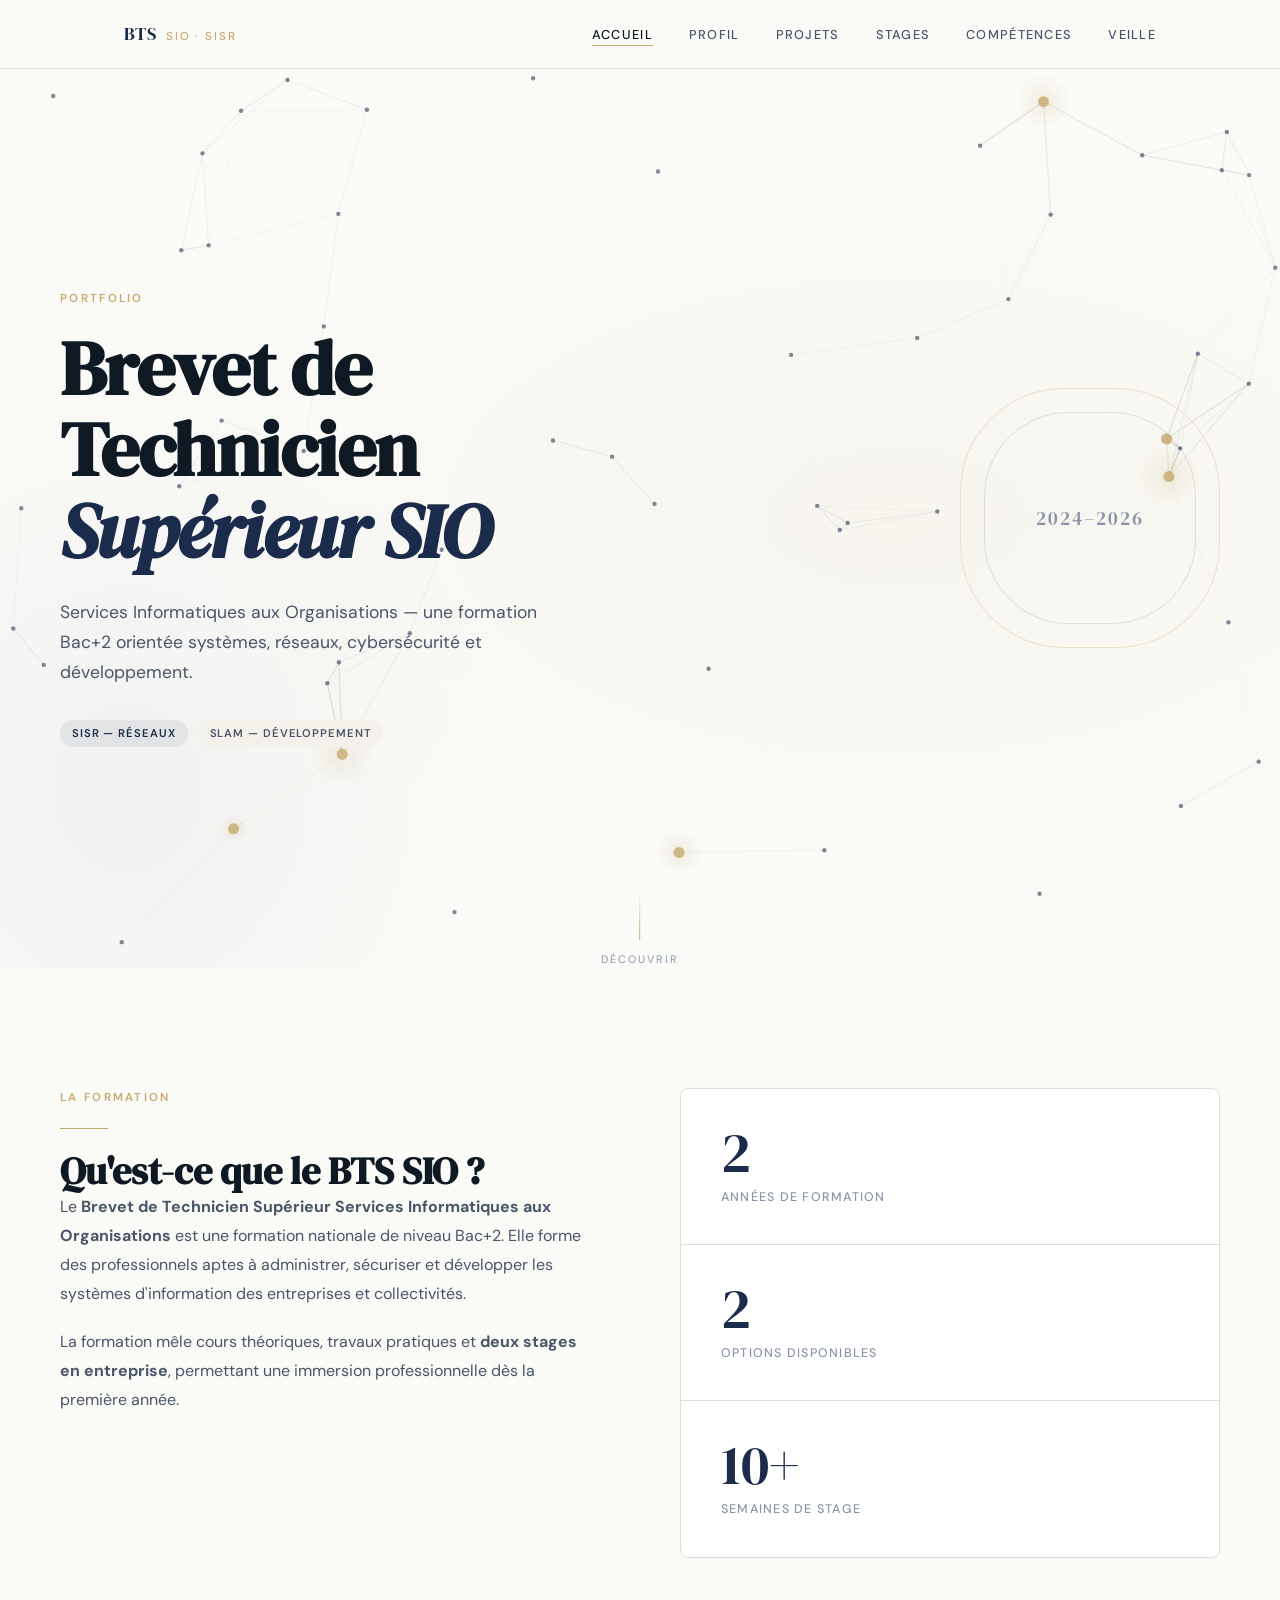
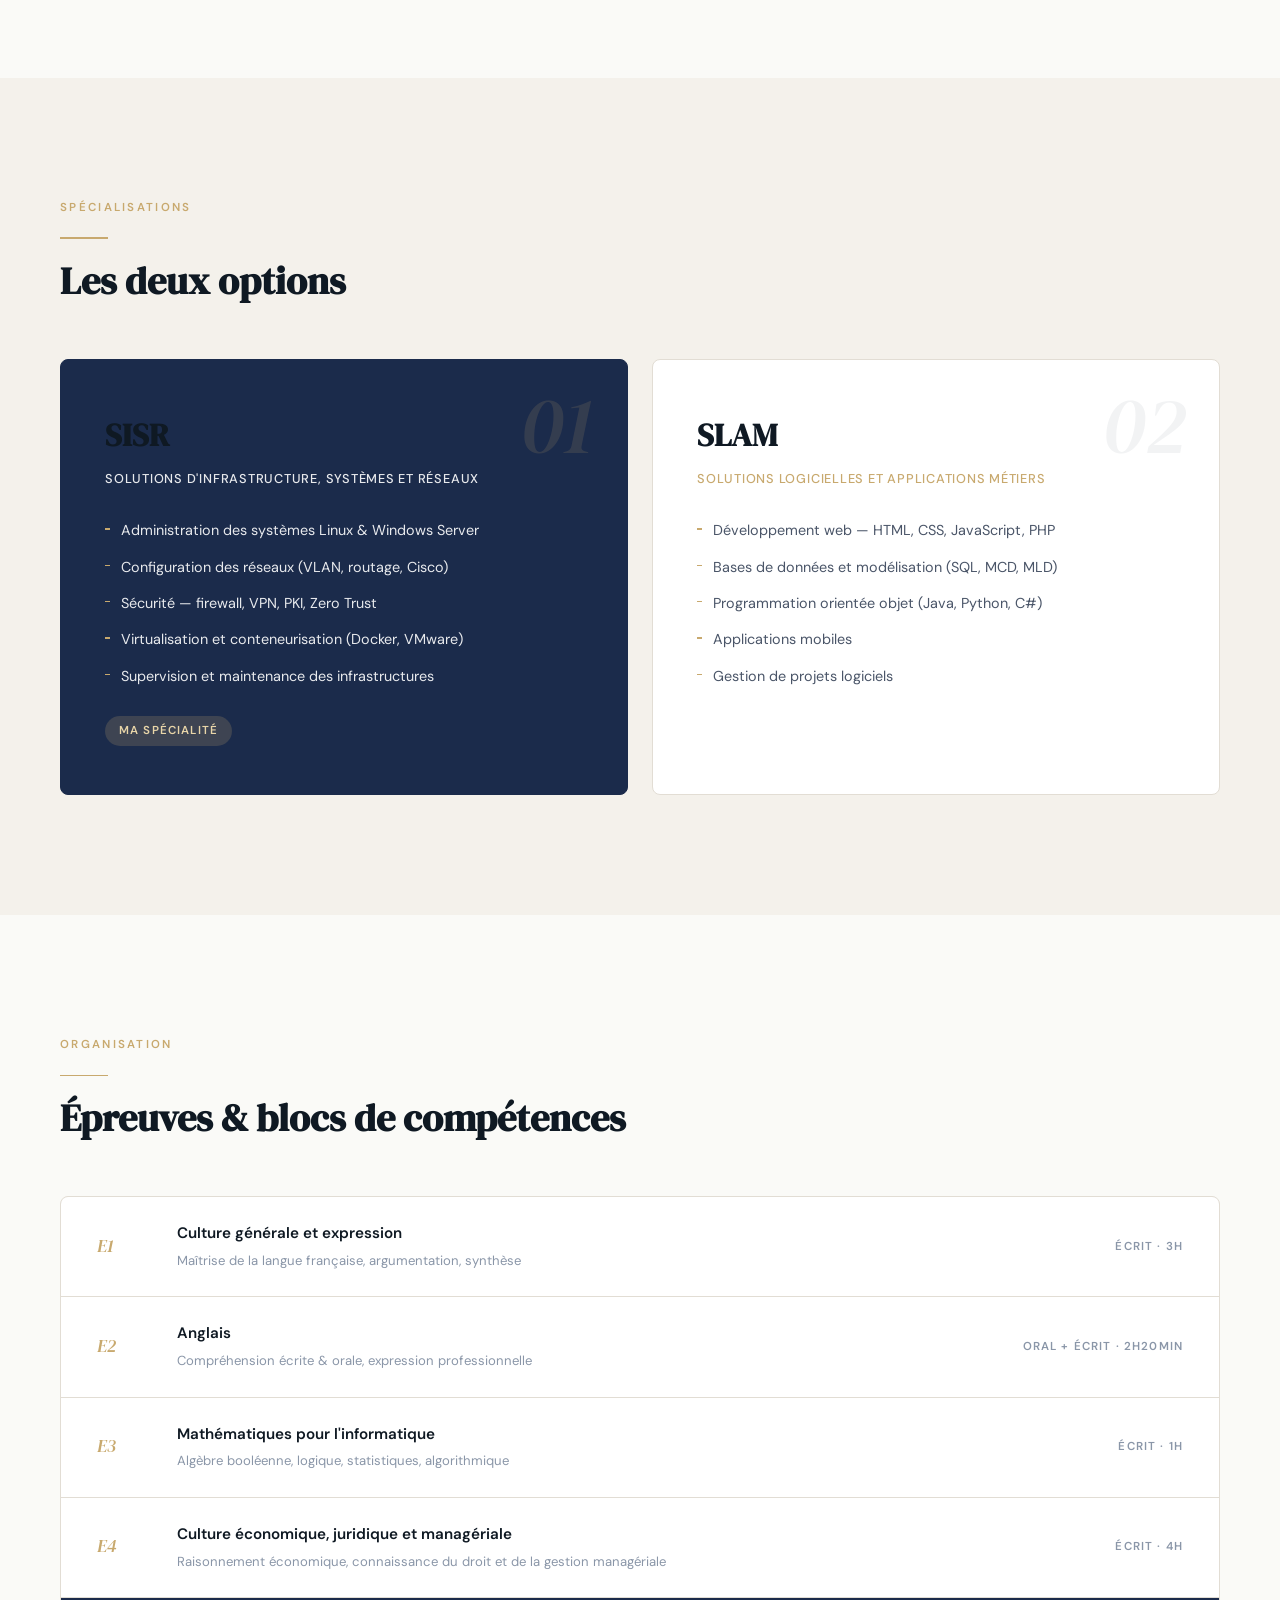
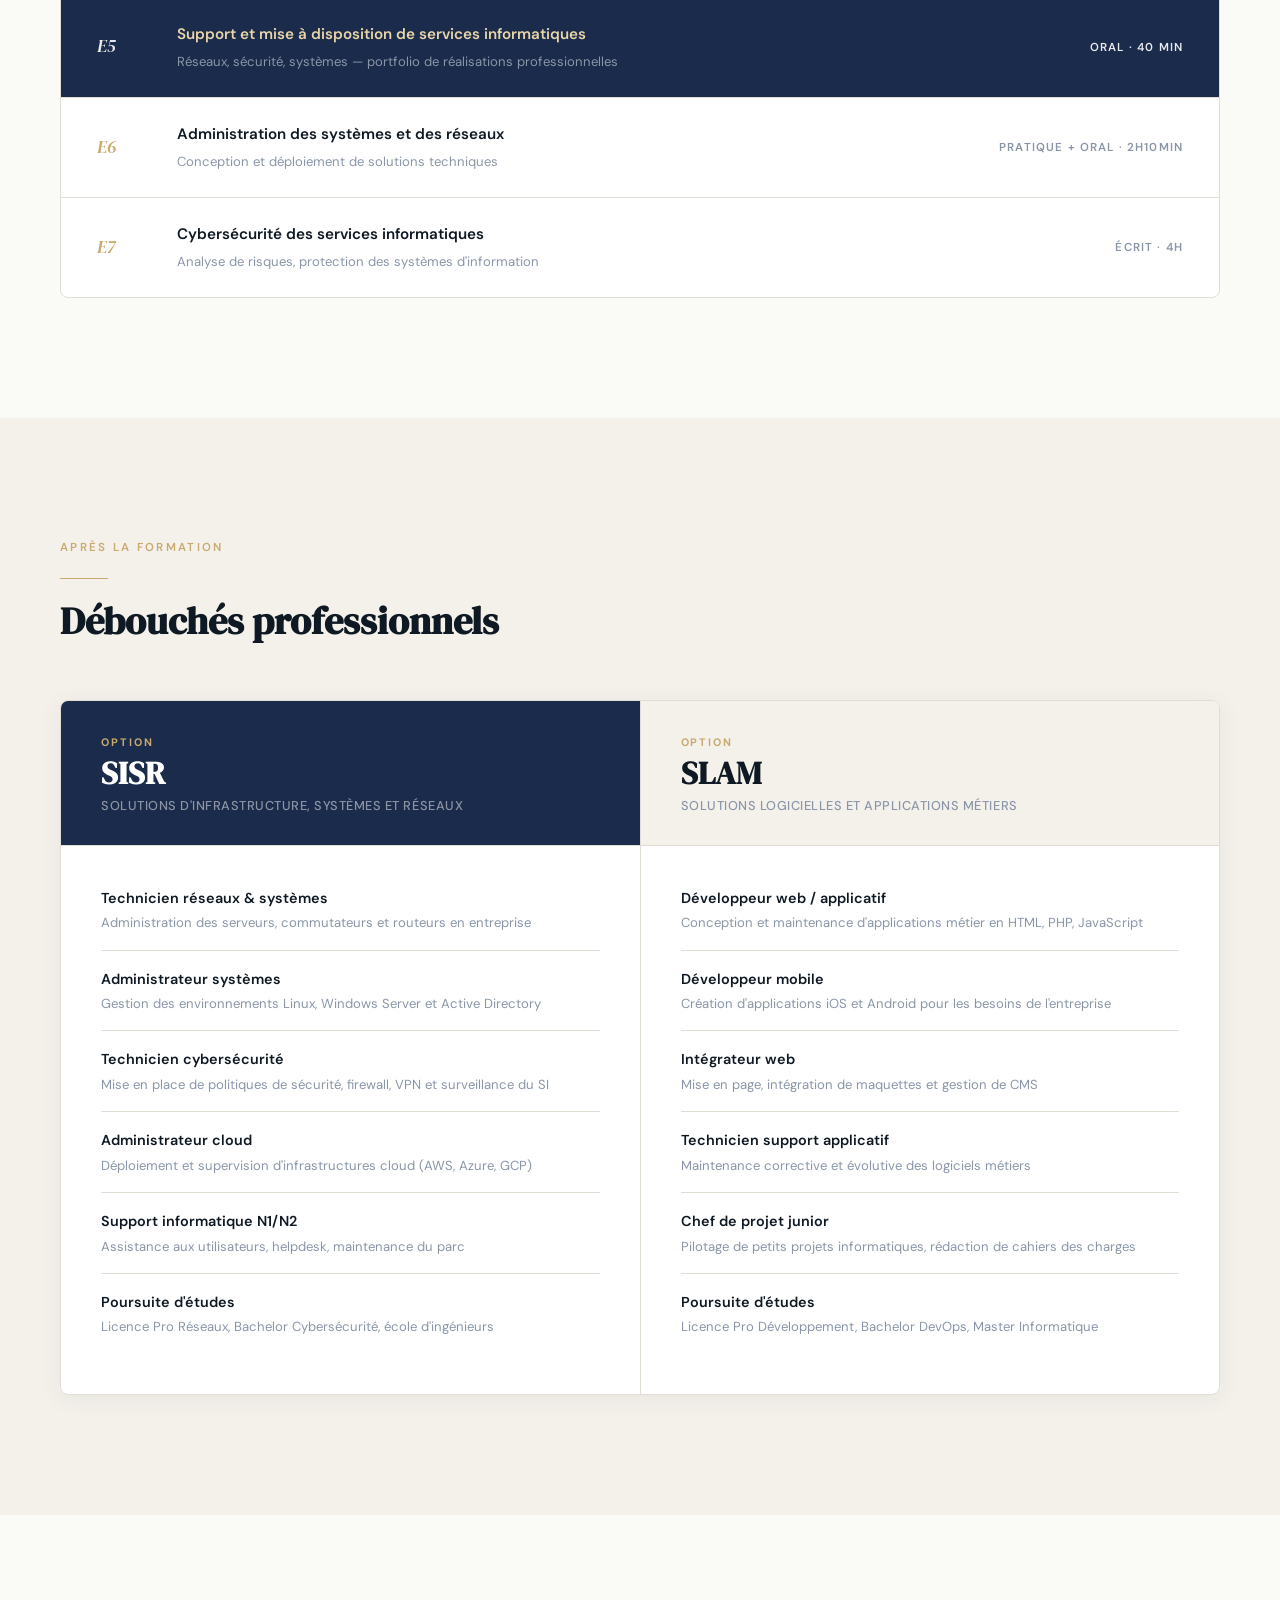
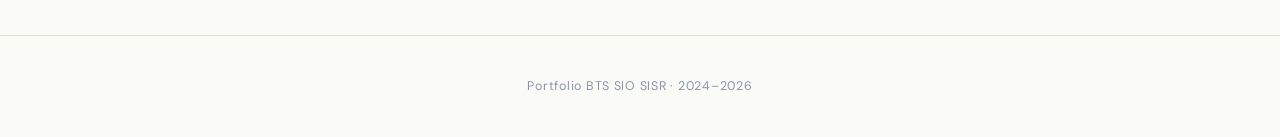
==== accueil/index.html @ 003529b2 "Mise à jour du site" ====
<!DOCTYPE html>
<html lang="fr">
<head>
  <meta charset="UTF-8">
  <meta name="viewport" content="width=device-width, initial-scale=1.0">
  <title>Accueil — Portfolio BTS SIO SISR</title>
  <link rel="stylesheet" href="../shared/global.css">
  <link rel="stylesheet" href="style.css">
</head>
<body class="page-wrap">

  <!-- Navigation -->
  <header class="site-header">
    <nav class="site-nav">
      <a class="nav-logo" href="../accueil/index.html">
        <span class="logo-mark">BTS</span>
        <span class="logo-text">SIO · SISR</span>
      </a>
      <button class="nav-burger" id="burger" aria-label="Menu"><span></span><span></span></button>
      <ul class="nav-links" id="navLinks">
        <li><a href="../accueil/index.html"     data-page="accueil">Accueil</a></li>
        <li><a href="../profil/index.html"      data-page="profil">Profil</a></li>
        <li><a href="../projets/index.html"     data-page="projets">Projets</a></li>
        <li><a href="../stages/index.html"      data-page="stages">Stages</a></li>
        <li><a href="../competences/index.html" data-page="competences">Compétences</a></li>
        <li><a href="../veille/index.html"      data-page="veille">Veille</a></li>
      </ul>
    </nav>
  </header>

  <!-- ══ HERO ══════════════════════════════════════════════ -->
  <section class="hero">
    <canvas id="hero-particles" data-particles aria-hidden="true"
            style="position:absolute;inset:0;width:100%;height:100%;pointer-events:none;z-index:0;"></canvas>
    <div class="container hero-inner" style="position:relative;z-index:1;">
      <div class="hero-content">
        <p class="eyebrow hero-eyebrow">Portfolio</p>
        <h1 class="display-title hero-title">
          Brevet de<br>Technicien<br><em>Supérieur SIO</em>
        </h1>
        <p class="hero-desc">
          Services Informatiques aux Organisations — une formation Bac+2
          orientée systèmes, réseaux, cybersécurité et développement.
        </p>
        <div class="hero-badges">
          <span class="tag tag-navy">SISR — Réseaux</span>
          <span class="tag tag-soft">SLAM — Développement</span>
        </div>
      </div>
      <div class="hero-deco" aria-hidden="true">
        <div class="deco-ring"></div>
        <div class="deco-ring deco-ring--2"></div>
        <span class="deco-label">2024–2026</span>
      </div>
    </div>
    <div class="hero-scroll-hint">
      <span></span>
      <p>Découvrir</p>
    </div>
  </section>

  <!-- ══ QU'EST-CE QUE LE BTS SIO ══════════════════════════ -->
  <section class="section-presentation">
    <div class="container">
      <div class="split-layout reveal">
        <div class="split-text">
          <p class="eyebrow">La formation</p>
          <span class="gold-rule"></span>
          <h2 class="section-heading">Qu'est-ce que le BTS&nbsp;SIO&nbsp;?</h2>
          <p class="body-text">
            Le <strong>Brevet de Technicien Supérieur Services Informatiques aux Organisations</strong>
            est une formation nationale de niveau Bac+2. Elle forme des professionnels aptes à
            administrer, sécuriser et développer les systèmes d'information des entreprises et
            collectivités.
          </p>
          <p class="body-text mt">
            La formation mêle cours théoriques, travaux pratiques et
            <strong>deux stages en entreprise</strong>, permettant une immersion professionnelle dès
            la première année.
          </p>
        </div>
        <div class="split-numbers">
          <div class="stat-item reveal reveal-delay-1">
            <span class="stat-num">2</span>
            <span class="stat-label">années de formation</span>
          </div>
          <div class="stat-item reveal reveal-delay-2">
            <span class="stat-num">2</span>
            <span class="stat-label">options disponibles</span>
          </div>
          <div class="stat-item reveal reveal-delay-3">
            <span class="stat-num">10+</span>
            <span class="stat-label">semaines de stage</span>
          </div>
        </div>
      </div>
    </div>
  </section>

  <!-- ══ LES DEUX OPTIONS ══════════════════════════════════ -->
  <section class="section-options">
    <div class="container">
      <div class="section-header reveal">
        <p class="eyebrow">Spécialisations</p>
        <span class="gold-rule"></span>
        <h2 class="section-heading">Les deux options</h2>
      </div>
      <div class="options-grid">
        <!-- SISR -->
        <div class="option-card option-card--featured reveal reveal-delay-1">
          <div class="option-num">01</div>
          <h3>SISR</h3>
          <p class="option-full">Solutions d'Infrastructure, Systèmes et Réseaux</p>
          <ul class="option-list">
            <li>Administration des systèmes Linux &amp; Windows Server</li>
            <li>Configuration des réseaux (VLAN, routage, Cisco)</li>
            <li>Sécurité — firewall, VPN, PKI, Zero Trust</li>
            <li>Virtualisation et conteneurisation (Docker, VMware)</li>
            <li>Supervision et maintenance des infrastructures</li>
          </ul>
          <div class="option-badge">Ma spécialité</div>
        </div>
        <!-- SLAM -->
        <div class="option-card reveal reveal-delay-2">
          <div class="option-num">02</div>
          <h3>SLAM</h3>
          <p class="option-full">Solutions Logicielles et Applications Métiers</p>
          <ul class="option-list">
            <li>Développement web — HTML, CSS, JavaScript, PHP</li>
            <li>Bases de données et modélisation (SQL, MCD, MLD)</li>
            <li>Programmation orientée objet (Java, Python, C#)</li>
            <li>Applications mobiles</li>
            <li>Gestion de projets logiciels</li>
          </ul>
        </div>
      </div>
    </div>
  </section>

  <!-- ══ PROGRAMME ═════════════════════════════════════════ -->
  <section class="section-programme">
    <div class="container">
      <div class="section-header reveal">
        <p class="eyebrow">Organisation</p>
        <span class="gold-rule"></span>
        <h2 class="section-heading">Épreuves &amp; blocs de compétences</h2>
      </div>
      <div class="epreuves-list">
        <div class="epreuve-item reveal reveal-delay-1">
          <span class="ep-code">E1</span>
          <div class="ep-body">
            <h4>Culture générale et expression</h4>
            <p>Maîtrise de la langue française, argumentation, synthèse</p>
          </div>
          <span class="ep-format">Écrit · 3h</span>
        </div>
        <div class="epreuve-item reveal reveal-delay-2">
          <span class="ep-code">E2</span>
          <div class="ep-body">
            <h4>Anglais</h4>
            <p>Compréhension écrite &amp; orale, expression professionnelle</p>
          </div>
          <span class="ep-format">Oral + Écrit · 2H20min</span>
        </div>
        <div class="epreuve-item reveal reveal-delay-3">
          <span class="ep-code">E3</span>
          <div class="ep-body">
            <h4>Mathématiques pour l'informatique</h4>
            <p>Algèbre booléenne, logique, statistiques, algorithmique</p>
          </div>
          <span class="ep-format">Écrit · 1H</span>
        </div>
        <div class="epreuve-item reveal reveal-delay-4">
          <span class="ep-code">E4</span>
          <div class="ep-body">
            <h4>Culture économique, juridique et managériale</h4>
            <p>Raisonnement économique, connaissance du droit et de la gestion managériale</p>
          </div>
          <span class="ep-format">Écrit · 4H </span>
        </div>
        <div class="epreuve-item epreuve-item--highlight reveal reveal-delay-5">
          <span class="ep-code">E5</span>
          <div class="ep-body">
            <h4>Support et mise à disposition de services informatiques</h4>
            <p>Réseaux, sécurité, systèmes — portfolio de réalisations professionnelles</p>
          </div>
          <span class="ep-format">Oral · 40 min</span>
        </div>
        <div class="epreuve-item reveal reveal-delay-6">
          <span class="ep-code">E6</span>
          <div class="ep-body">
            <h4>Administration des systèmes et des réseaux</h4>
            <p>Conception et déploiement de solutions techniques</p>
          </div>
          <span class="ep-format">Pratique + Oral · 2H10min</span>
        </div>
        <div class="epreuve-item reveal reveal-delay-7">
          <span class="ep-code">E7</span>
          <div class="ep-body">
            <h4>Cybersécurité des services informatiques</h4>
            <p>Analyse de risques, protection des systèmes d'information</p>
          </div>
          <span class="ep-format">Écrit · 4H</span>
        </div>
      </div>
    </div>
  </section>

  <!-- ══ DÉBOUCHÉS ═════════════════════════════════════════ -->
  <section class="section-debouches">
  <div class="container">
    <div class="section-header reveal">
      <p class="eyebrow">Après la formation</p>
      <span class="gold-rule"></span>
      <h2 class="section-heading">Débouchés professionnels</h2>
    </div>
    <div class="debouches-compare reveal reveal-delay-1">

      <!-- SISR -->
      <div class="dc-col dc-col--featured">
        <div class="dc-col-header">
          <span class="dc-option-label">Option</span>
          <h3>SISR</h3>
          <p>Solutions d'Infrastructure, Systèmes et Réseaux</p>
        </div>
        <ul class="dc-list">
          <li>
            <strong>Technicien réseaux &amp; systèmes</strong>
            <span>Administration des serveurs, commutateurs et routeurs en entreprise</span>
          </li>
          <li>
            <strong>Administrateur systèmes</strong>
            <span>Gestion des environnements Linux, Windows Server et Active Directory</span>
          </li>
          <li>
            <strong>Technicien cybersécurité</strong>
            <span>Mise en place de politiques de sécurité, firewall, VPN et surveillance du SI</span>
          </li>
          <li>
            <strong>Administrateur cloud</strong>
            <span>Déploiement et supervision d'infrastructures cloud (AWS, Azure, GCP)</span>
          </li>
          <li>
            <strong>Support informatique N1/N2</strong>
            <span>Assistance aux utilisateurs, helpdesk, maintenance du parc</span>
          </li>
          <li>
            <strong>Poursuite d'études</strong>
            <span>Licence Pro Réseaux, Bachelor Cybersécurité, école d'ingénieurs</span>
          </li>
        </ul>
      </div>

      <!-- Séparateur -->
      <div class="dc-sep" aria-hidden="true"></div>

      <!-- SLAM -->
      <div class="dc-col">
        <div class="dc-col-header">
          <span class="dc-option-label">Option</span>
          <h3>SLAM</h3>
          <p>Solutions Logicielles et Applications Métiers</p>
        </div>
        <ul class="dc-list">
          <li>
            <strong>Développeur web / applicatif</strong>
            <span>Conception et maintenance d'applications métier en HTML, PHP, JavaScript</span>
          </li>
          <li>
            <strong>Développeur mobile</strong>
            <span>Création d'applications iOS et Android pour les besoins de l'entreprise</span>
          </li>
          <li>
            <strong>Intégrateur web</strong>
            <span>Mise en page, intégration de maquettes et gestion de CMS</span>
          </li>
          <li>
            <strong>Technicien support applicatif</strong>
            <span>Maintenance corrective et évolutive des logiciels métiers</span>
          </li>
          <li>
            <strong>Chef de projet junior</strong>
            <span>Pilotage de petits projets informatiques, rédaction de cahiers des charges</span>
          </li>
          <li>
            <strong>Poursuite d'études</strong>
            <span>Licence Pro Développement, Bachelor DevOps, Master Informatique</span>
          </li>
        </ul>
      </div>

    </div>
  </div>
</section>

  <!-- Footer -->
  <footer class="site-footer">
    <div class="container">
      Portfolio BTS SIO SISR · 2024–2026
    </div>
  </footer>

  <script src="../shared/shared.js"></script>
  <script src="../shared/particles.js"></script>
</body>
</html>
---- shared/global.css ----
/* ================================================================
   PORTFOLIO BTS SIO SISR — Feuille de styles globale partagée
   Direction : Éditorial grand format · Papier & Lumière
   ================================================================ */

@import url('https://fonts.googleapis.com/css2?family=DM+Serif+Display:ital@0;1&family=DM+Sans:wght@300;400;500;600&family=DM+Mono:wght@400;500&display=swap');

/* ── Variables ─────────────────────────────────────────────── */
:root {
  --bg:          #FAFAF7;
  --bg-warm:     #F4F1EB;
  --bg-dark:     #1B2B4B;
  --ink:         #0F1923;
  --ink-mid:     #4A5568;
  --ink-soft:    #8A96A8;
  --gold:        #C8A96E;
  --gold-light:  #E8D5A8;
  --white:       #FFFFFF;
  --border:      #E2DDD4;

  --serif:       'DM Serif Display', Georgia, serif;
  --sans:        'DM Sans', system-ui, sans-serif;
  --mono:        'DM Mono', monospace;

  --max-w:       1160px;
  --col-gap:     48px;
  --section-gap: 120px;
  --radius:      3px;
  --radius-lg:   8px;

  --ease-out:    cubic-bezier(0.16, 1, 0.3, 1);
  --ease-in-out: cubic-bezier(0.45, 0, 0.55, 1);
}

/* ── Reset ─────────────────────────────────────────────────── */
*, *::before, *::after { box-sizing: border-box; margin: 0; padding: 0; }
html { font-size: 16px; scroll-behavior: smooth; -webkit-font-smoothing: antialiased; }
body {
  font-family: var(--sans);
  font-weight: 400;
  color: var(--ink);
  background: var(--bg);
  line-height: 1.7;
  overflow-x: hidden;
}
img { display: block; max-width: 100%; }
a { text-decoration: none; color: inherit; }
ul { list-style: none; }

/* ── Layout ────────────────────────────────────────────────── */
.container {
  width: min(var(--max-w), 100%);
  margin-inline: auto;
  padding-inline: clamp(24px, 5vw, 80px);
}

/* ── Navigation ────────────────────────────────────────────── */
.site-header {
  position: fixed; top: 0; left: 0; right: 0; z-index: 900;
  background: rgba(250, 250, 247, 0.92);
  backdrop-filter: blur(12px);
  border-bottom: 1px solid var(--border);
}

.site-nav {
  display: flex;
  align-items: center;
  justify-content: space-between;
  height: 68px;
  width: min(var(--max-w), 100%);
  margin-inline: auto;
  padding-inline: clamp(24px, 5vw, 80px);
}

.nav-logo {
  display: flex;
  align-items: baseline;
  gap: 10px;
  flex-shrink: 0;
}
.logo-mark {
  font-family: var(--serif);
  font-size: 1.15rem;
  color: var(--bg-dark);
  letter-spacing: .02em;
}
.logo-text {
  font-size: .72rem;
  font-weight: 500;
  letter-spacing: .16em;
  text-transform: uppercase;
  color: var(--gold);
}

.nav-links {
  display: flex;
  align-items: center;
  gap: 36px;
}
.nav-links a {
  font-size: .8rem;
  font-weight: 500;
  letter-spacing: .1em;
  text-transform: uppercase;
  color: var(--ink-mid);
  position: relative;
  padding-bottom: 3px;
  transition: color .2s;
}
.nav-links a::after {
  content: '';
  position: absolute;
  bottom: 0; left: 0;
  width: 0; height: 1.5px;
  background: var(--gold);
  transition: width .3s var(--ease-out);
}
.nav-links a:hover,
.nav-links a.active { color: var(--ink); }
.nav-links a:hover::after,
.nav-links a.active::after { width: 100%; }

.nav-burger {
  display: none;
  flex-direction: column; gap: 6px;
  background: none; border: none; cursor: pointer; padding: 4px;
}
.nav-burger span {
  display: block; width: 22px; height: 1.5px;
  background: var(--ink);
  transition: all .3s;
}
.nav-burger.open span:first-child { transform: translateY(7.5px) rotate(45deg); }
.nav-burger.open span:last-child  { transform: translateY(-7.5px) rotate(-45deg); }

/* ── Page offset pour la nav fixe ──────────────────────────── */
.page-wrap { padding-top: 68px; }

/* ── Titres typographiques ─────────────────────────────────── */
.display-title {
  font-family: var(--serif);
  font-size: clamp(3rem, 6vw, 6rem);
  line-height: 1.05;
  color: var(--ink);
  letter-spacing: -.02em;
}
.section-heading {
  font-family: var(--serif);
  font-size: clamp(1.8rem, 3vw, 2.8rem);
  line-height: 1.15;
  color: var(--ink);
}
.eyebrow {
  font-size: .72rem;
  font-weight: 600;
  letter-spacing: .2em;
  text-transform: uppercase;
  color: var(--gold);
}

/* ── Ligne dorée décorative ────────────────────────────────── */
.gold-rule {
  display: block;
  width: 48px; height: 1.5px;
  background: var(--gold);
  margin: 20px 0;
}

/* ── Cards ─────────────────────────────────────────────────── */
.card {
  background: var(--white);
  border: 1px solid var(--border);
  border-radius: var(--radius-lg);
  padding: 36px 40px;
  transition: box-shadow .3s var(--ease-out), transform .3s var(--ease-out);
}
.card:hover {
  box-shadow: 0 12px 48px rgba(27, 43, 75, .08);
  transform: translateY(-3px);
}

/* ── Boutons ────────────────────────────────────────────────── */
.btn {
  display: inline-flex; align-items: center; gap: 8px;
  padding: 12px 28px;
  font-family: var(--sans); font-size: .8rem;
  font-weight: 600; letter-spacing: .1em; text-transform: uppercase;
  border-radius: var(--radius);
  cursor: pointer; border: none;
  transition: all .25s var(--ease-out);
}
.btn-dark {
  background: var(--bg-dark); color: var(--white);
}
.btn-dark:hover { background: #243760; box-shadow: 0 8px 24px rgba(27,43,75,.25); }
.btn-outline {
  background: transparent;
  border: 1.5px solid var(--border);
  color: var(--ink-mid);
}
.btn-outline:hover { border-color: var(--bg-dark); color: var(--bg-dark); }

/* ── Tags / Badges ─────────────────────────────────────────── */
.tag {
  display: inline-block;
  padding: 4px 12px;
  font-size: .7rem; font-weight: 600;
  letter-spacing: .08em; text-transform: uppercase;
  border-radius: 20px;
}
.tag-navy  { background: rgba(27,43,75,.08);  color: var(--bg-dark); }
.tag-gold  { background: rgba(200,169,110,.15); color: #8B6D30; }
.tag-soft  { background: var(--bg-warm); color: var(--ink-mid); }

/* ── Dividers ───────────────────────────────────────────────── */
hr.section-rule {
  border: none;
  border-top: 1px solid var(--border);
  margin: var(--section-gap) 0;
}

/* ── Animations scroll (reveal) ────────────────────────────── */
.reveal {
  opacity: 0;
  transform: translateY(32px);
  transition: opacity .8s var(--ease-out), transform .8s var(--ease-out);
}
.reveal.visible {
  opacity: 1;
  transform: none;
}
.reveal-delay-1 { transition-delay: .1s; }
.reveal-delay-2 { transition-delay: .2s; }
.reveal-delay-3 { transition-delay: .3s; }
.reveal-delay-4 { transition-delay: .4s; }
.reveal-delay-5 { transition-delay: .5s; }

/* ── PDF Viewer ─────────────────────────────────────────────── */
.pdf-zone {
  border: 1.5px dashed var(--border);
  border-radius: var(--radius-lg);
  background: var(--bg-warm);
  padding: 60px 40px;
  text-align: center;
  cursor: pointer;
  transition: border-color .25s, background .25s;
}
.pdf-zone:hover { border-color: var(--gold); background: #F0EDE4; }
.pdf-zone p { color: var(--ink-soft); font-size: .9rem; margin-top: 12px; }
.pdf-zone label { cursor: pointer; }
.pdf-iframe { width: 100%; height: 680px; border: none; border-radius: var(--radius-lg); display: none; }

/* ── Footer minimal ─────────────────────────────────────────── */
.site-footer {
  margin-top: var(--section-gap);
  border-top: 1px solid var(--border);
  padding: 40px 0;
  text-align: center;
  font-size: .78rem;
  color: var(--ink-soft);
  letter-spacing: .06em;
}

/* ── Responsive ─────────────────────────────────────────────── */
@media (max-width: 840px) {
  :root { --section-gap: 72px; }

  .nav-links {
    display: none;
    position: absolute; top: 68px; left: 0; right: 0;
    flex-direction: column; gap: 0;
    background: var(--bg);
    border-bottom: 1px solid var(--border);
    padding: 16px 0;
  }
  .nav-links.open { display: flex; }
  .nav-links a { padding: 14px clamp(24px, 5vw, 80px); width: 100%; }
  .nav-links a::after { display: none; }
  .nav-burger { display: flex; }
}

/* ── Script global partagé ──────────────────────────────────── */
/* (voir shared.js) */
---- accueil/style.css ----
/* ── Accueil — style.css ────────────────────────────────── */

/* ── HERO ──────────────────────────────────────────────── */
.hero {
  min-height: 100vh;
  display: flex;
  flex-direction: column;
  justify-content: center;
  position: relative;
  overflow: hidden;
  background: var(--bg);
}

.hero::before {
  content: '';
  position: absolute;
  inset: 0;
  z-index: 0;
  background:
    radial-gradient(ellipse 80% 60% at 70% 50%, rgba(200,169,110,.07) 0%, transparent 70%),
    radial-gradient(ellipse 50% 80% at 10% 80%, rgba(27,43,75,.04) 0%, transparent 60%);
  pointer-events: none;
}

.hero-inner {
  display: grid;
  grid-template-columns: 1fr auto;
  align-items: center;
  gap: 80px;
  padding-top: 40px;
  padding-bottom: 40px;
}

.hero-eyebrow { margin-bottom: 20px; }

.hero-title {
  color: var(--ink);
  margin-bottom: 28px;
}
.hero-title em {
  font-style: italic;
  color: var(--bg-dark);
}

.hero-desc {
  font-size: 1.1rem;
  color: var(--ink-mid);
  line-height: 1.7;
  max-width: 480px;
  margin-bottom: 32px;
}

.hero-badges { display: flex; gap: 10px; flex-wrap: wrap; }

/* ── Déco hero ──────────────────────────────────────────── */
.hero-deco {
  position: relative;
  width: 260px; height: 260px;
  flex-shrink: 0;
}

.deco-ring {
  position: absolute; inset: 0;
  border: 1.5px solid rgba(200,169,110,.3);
  border-radius: 40%;
  animation: spin 24s linear infinite;
}
.deco-ring--2 {
  inset: 24px;
  border-color: rgba(27,43,75,.12);
  animation-direction: reverse;
  animation-duration: 18s;
}
@keyframes spin {
  to { transform: rotate(360deg); }
}

.deco-label {
  position: absolute; inset: 0;
  display: flex; align-items: center; justify-content: center;
  font-family: var(--serif);
  font-size: 1.2rem;
  color: var(--ink-soft);
  letter-spacing: .1em;
}

/* ── Scroll hint ────────────────────────────────────────── */
.hero-scroll-hint {
  position: absolute; bottom: 0px; left: 50%; transform: translateX(-50%);
  display: flex; flex-direction: column; align-items: center; gap: 10px;
}
.hero-scroll-hint span {
  display: block;
  width: 1px; height: 48px;
  background: linear-gradient(to bottom, transparent, var(--gold));
  animation: scrollPulse 2s ease-in-out infinite;
}
.hero-scroll-hint p {
  font-size: .68rem; letter-spacing: .18em; text-transform: uppercase;
  color: var(--ink-soft);
}
@keyframes scrollPulse {
  0%, 100% { opacity: .3; transform: scaleY(1); }
  50%       { opacity: 1;  transform: scaleY(1.1); }
}

/* ── Section présentation ───────────────────────────────── */
.section-presentation { padding: var(--section-gap) 0; }

.split-layout {
  display: grid;
  grid-template-columns: 1fr 1fr;
  gap: 80px;
  align-items: start;
}

.body-text { color: var(--ink-mid); line-height: 1.8; }
.body-text.mt { margin-top: 20px; }

.split-numbers {
  display: grid;
  grid-template-columns: 1fr;
  gap: 1px;
  background: var(--border);
  border: 1px solid var(--border);
  border-radius: var(--radius-lg);
  overflow: hidden;
}

.stat-item {
  background: var(--white);
  padding: 36px 40px;
  display: flex; flex-direction: column; gap: 6px;
}
.stat-num {
  font-family: var(--serif);
  font-size: 3.5rem;
  color: var(--bg-dark);
  line-height: 1;
}
.stat-label {
  font-size: .78rem;
  font-weight: 500;
  letter-spacing: .1em;
  text-transform: uppercase;
  color: var(--ink-soft);
}

/* ── Options ────────────────────────────────────────────── */
.section-options { padding: var(--section-gap) 0; background: var(--bg-warm); }

.section-header { margin-bottom: 56px; }

.options-grid {
  display: grid;
  grid-template-columns: 1fr 1fr;
  gap: 24px;
}

.option-card {
  background: var(--white);
  border: 1px solid var(--border);
  border-radius: var(--radius-lg);
  padding: 48px 44px;
  position: relative;
  overflow: hidden;
  transition: box-shadow .35s var(--ease-out), transform .35s var(--ease-out);
}
.option-card:hover {
  box-shadow: 0 16px 56px rgba(27,43,75,.1);
  transform: translateY(-4px);
}
.option-card--featured {
  background: var(--bg-dark);
  border-color: var(--bg-dark);
}
.option-card--featured h3,
.option-card--featured .option-full,
.option-card--featured .option-list li { color: rgba(255,255,255,.9); }
.option-card--featured .option-num { color: rgba(200,169,110,.4); }

.option-num {
  font-family: var(--serif);
  font-size: 5rem;
  color: rgba(27,43,75,.06);
  line-height: 1;
  position: absolute; top: 24px; right: 32px;
  font-style: italic;
}
.option-card--featured .option-num { color: rgba(200,169,110,.15); }

.option-card h3 {
  font-family: var(--serif);
  font-size: 2rem;
  color: var(--ink);
  margin-bottom: 6px;
}
.option-full {
  font-size: .8rem;
  font-weight: 500; letter-spacing: .06em;
  text-transform: uppercase;
  color: var(--gold);
  margin-bottom: 28px;
}
.option-list { display: flex; flex-direction: column; gap: 12px; }
.option-list li {
  font-size: .9rem;
  color: var(--ink-mid);
  padding-left: 16px;
  position: relative;
}
.option-list li::before {
  content: '';
  position: absolute; left: 0; top: 10px;
  width: 5px; height: 1.5px;
  background: var(--gold);
}

.option-badge {
  display: inline-block;
  margin-top: 28px;
  padding: 5px 14px;
  background: rgba(200,169,110,.2);
  border-radius: 20px;
  font-size: .72rem; font-weight: 600;
  letter-spacing: .1em; text-transform: uppercase;
  color: var(--gold-light);
}

/* ── Épreuves ───────────────────────────────────────────── */
.section-programme { padding: var(--section-gap) 0; }

.epreuves-list { display: flex; flex-direction: column; gap: 1px; background: var(--border); border: 1px solid var(--border); border-radius: var(--radius-lg); overflow: hidden; }

.epreuve-item {
  background: var(--white);
  display: grid; grid-template-columns: 48px 1fr auto;
  align-items: center; gap: 32px;
  padding: 24px 36px;
  transition: background .2s;
}
.epreuve-item:hover { background: var(--bg-warm); }
.epreuve-item--highlight { background: var(--bg-dark); }
.epreuve-item--highlight:hover { background: #243760; }
.epreuve-item--highlight .ep-code,
.epreuve-item--highlight h4,
.epreuve-item--highlight p,
.epreuve-item--highlight .ep-format { color: rgba(255,255,255,.9); }
.epreuve-item--highlight h4 { color: var(--gold-light); }

.ep-code {
  font-family: var(--serif);
  font-size: 1.1rem;
  font-style: italic;
  color: var(--gold);
}
.ep-body h4 { font-size: .95rem; font-weight: 600; margin-bottom: 3px; }
.ep-body p  { font-size: .82rem; color: var(--ink-soft); }
.ep-format {
  font-size: .72rem; font-weight: 600;
  letter-spacing: .1em; text-transform: uppercase;
  color: var(--ink-soft); white-space: nowrap;
}

/* ── Débouchés ──────────────────────────────────────────── */
/* ── Débouchés ──────────────────────────────────────────── */
.section-debouches { padding: var(--section-gap) 0; background: var(--bg-warm); }

.debouches-compare {
  display: grid;
  grid-template-columns: 1fr 1px 1fr;
  gap: 0;
  margin-top: 48px;
  background: var(--white);
  border: 1px solid var(--border);
  border-radius: var(--radius-lg);
  overflow: hidden;
  box-shadow: 0 4px 24px rgba(27,43,75,.06);
}

/* Colonne */
.dc-col { padding: 0 0 40px; }
.dc-col--featured .dc-col-header { background: var(--bg-dark); }

/* En-tête colonne */
.dc-col-header {
  padding: 32px 40px 28px;
  background: var(--bg-warm);
  border-bottom: 1px solid var(--border);
  margin-bottom: 8px;
}
.dc-option-label {
  font-size: .68rem;
  font-weight: 700;
  letter-spacing: .18em;
  text-transform: uppercase;
  color: var(--gold);
  display: block;
  margin-bottom: 6px;
}
.dc-col-header h3 {
  font-family: var(--serif);
  font-size: 2rem;
  color: var(--ink);
  margin-bottom: 6px;
  line-height: 1;
}
.dc-col--featured .dc-col-header h3 { color: var(--white); }
.dc-col--featured .dc-col-header p  { color: rgba(255,255,255,.5); }
.dc-col-header p {
  font-size: .8rem;
  color: var(--ink-soft);
  font-weight: 500;
  letter-spacing: .04em;
  text-transform: uppercase;
}

/* Liste */
.dc-list {
  list-style: none;
  padding: 16px 40px 0;
  display: flex;
  flex-direction: column;
}
.dc-list li {
  display: flex;
  flex-direction: column;
  gap: 3px;
  padding: 16px 0;
  border-bottom: 1px solid var(--border);
}
.dc-list li:last-child { border-bottom: none; }
.dc-list strong {
  font-size: .9rem;
  font-weight: 600;
  color: var(--ink);
}
.dc-list span {
  font-size: .82rem;
  color: var(--ink-soft);
  line-height: 1.55;
}

/* Séparateur vertical */
.dc-sep { background: var(--border); width: 1px; }

/* Responsive */
@media (max-width: 840px) {
  .debouches-compare {
    grid-template-columns: 1fr;
  }
  .dc-sep { width: 100%; height: 1px; }
}

/* ── Responsive ─────────────────────────────────────────── */
@media (max-width: 960px) {
  .hero-inner { grid-template-columns: 1fr; gap: 40px; }
  .hero-deco  { display: none; }
  .split-layout { grid-template-columns: 1fr; gap: 48px; }
  .options-grid { grid-template-columns: 1fr; }
  .debouches-grid { grid-template-columns: 1fr 1fr; }
  .epreuve-item { grid-template-columns: 40px 1fr; }
  .ep-format { display: none; }
}
@media (max-width: 600px) {
  .debouches-grid { grid-template-columns: 1fr; }
}

/* ── Responsive grand écran ──────────────────────────────────────────── */

.container {
  width: 100%;
  max-width: 1200px;
  margin: 0 auto;
  padding: 0 20px;
}

/* Grand écran */
@media (min-width: 1440px) {
  .container {
    max-width: 1400px;
  }
}

/* Très grand écran */
@media (min-width: 1920px) {
  .container {
    max-width: 1600px;
  }
}
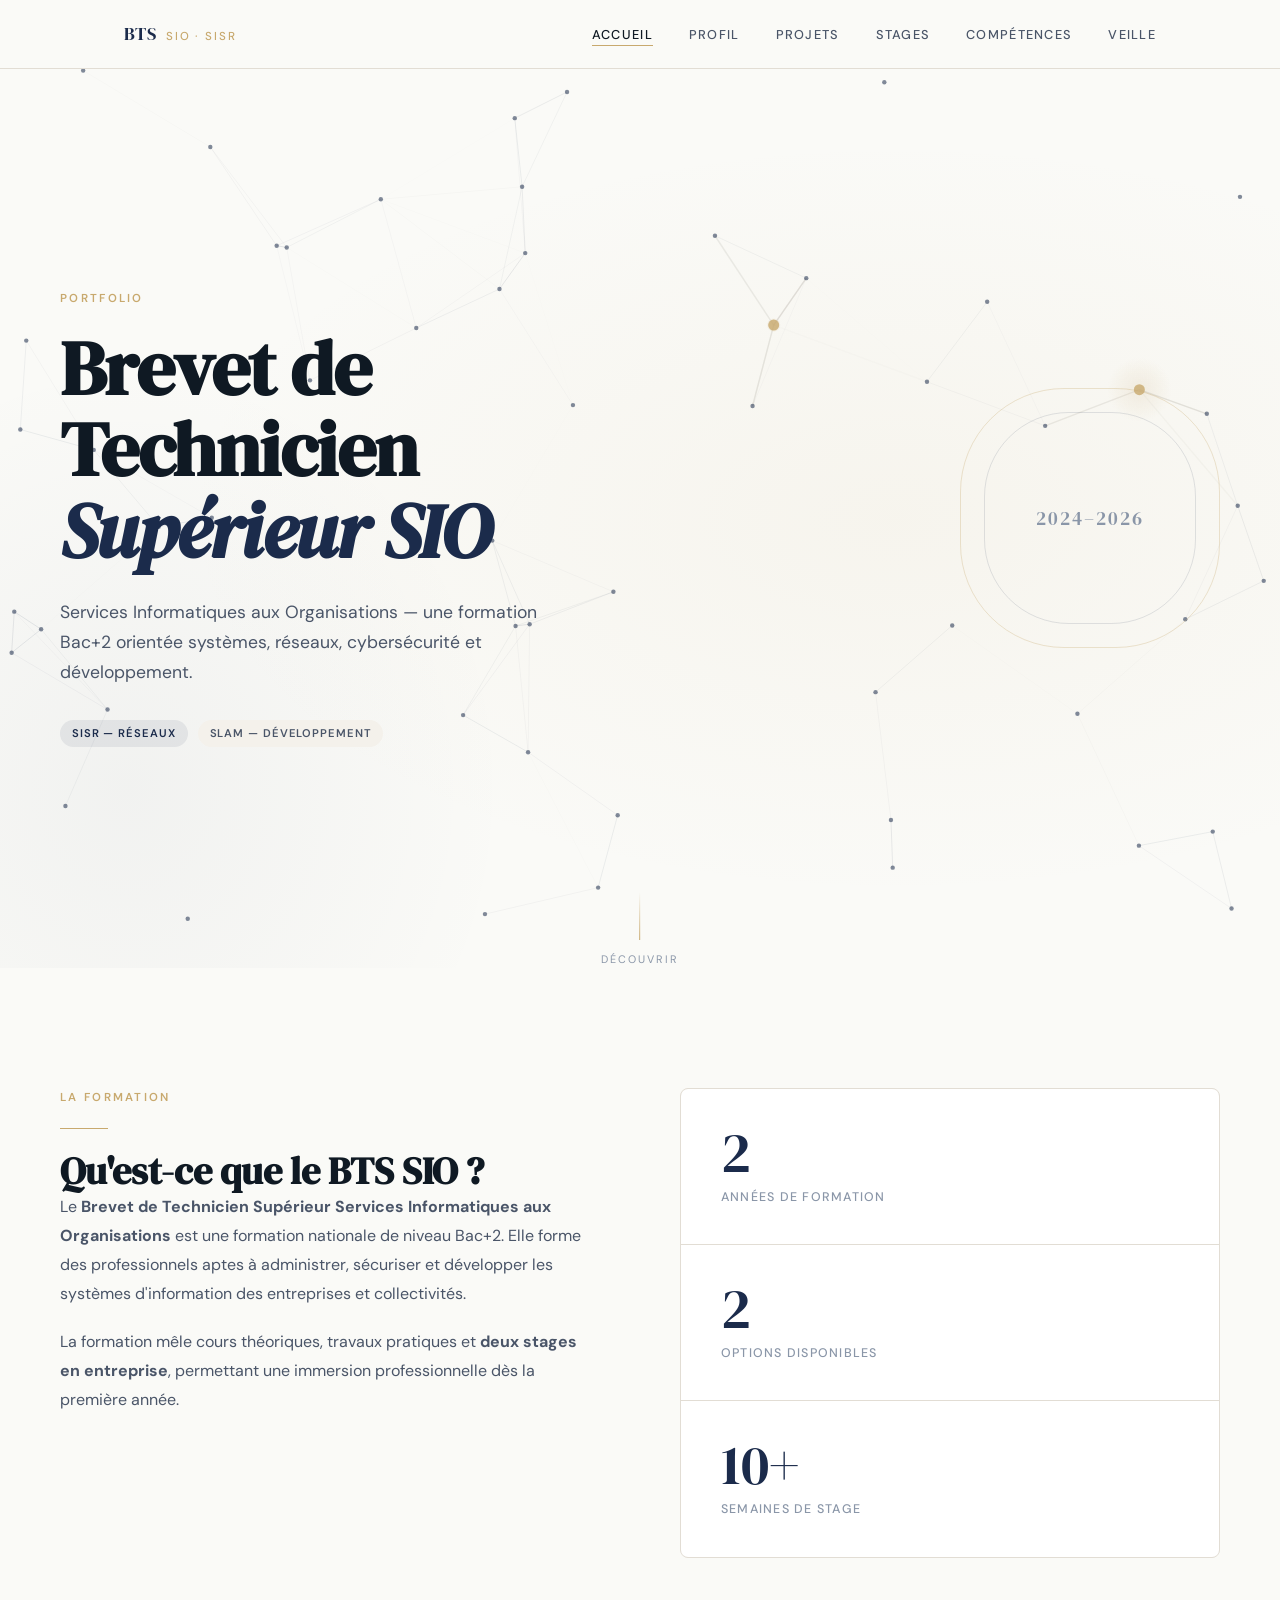
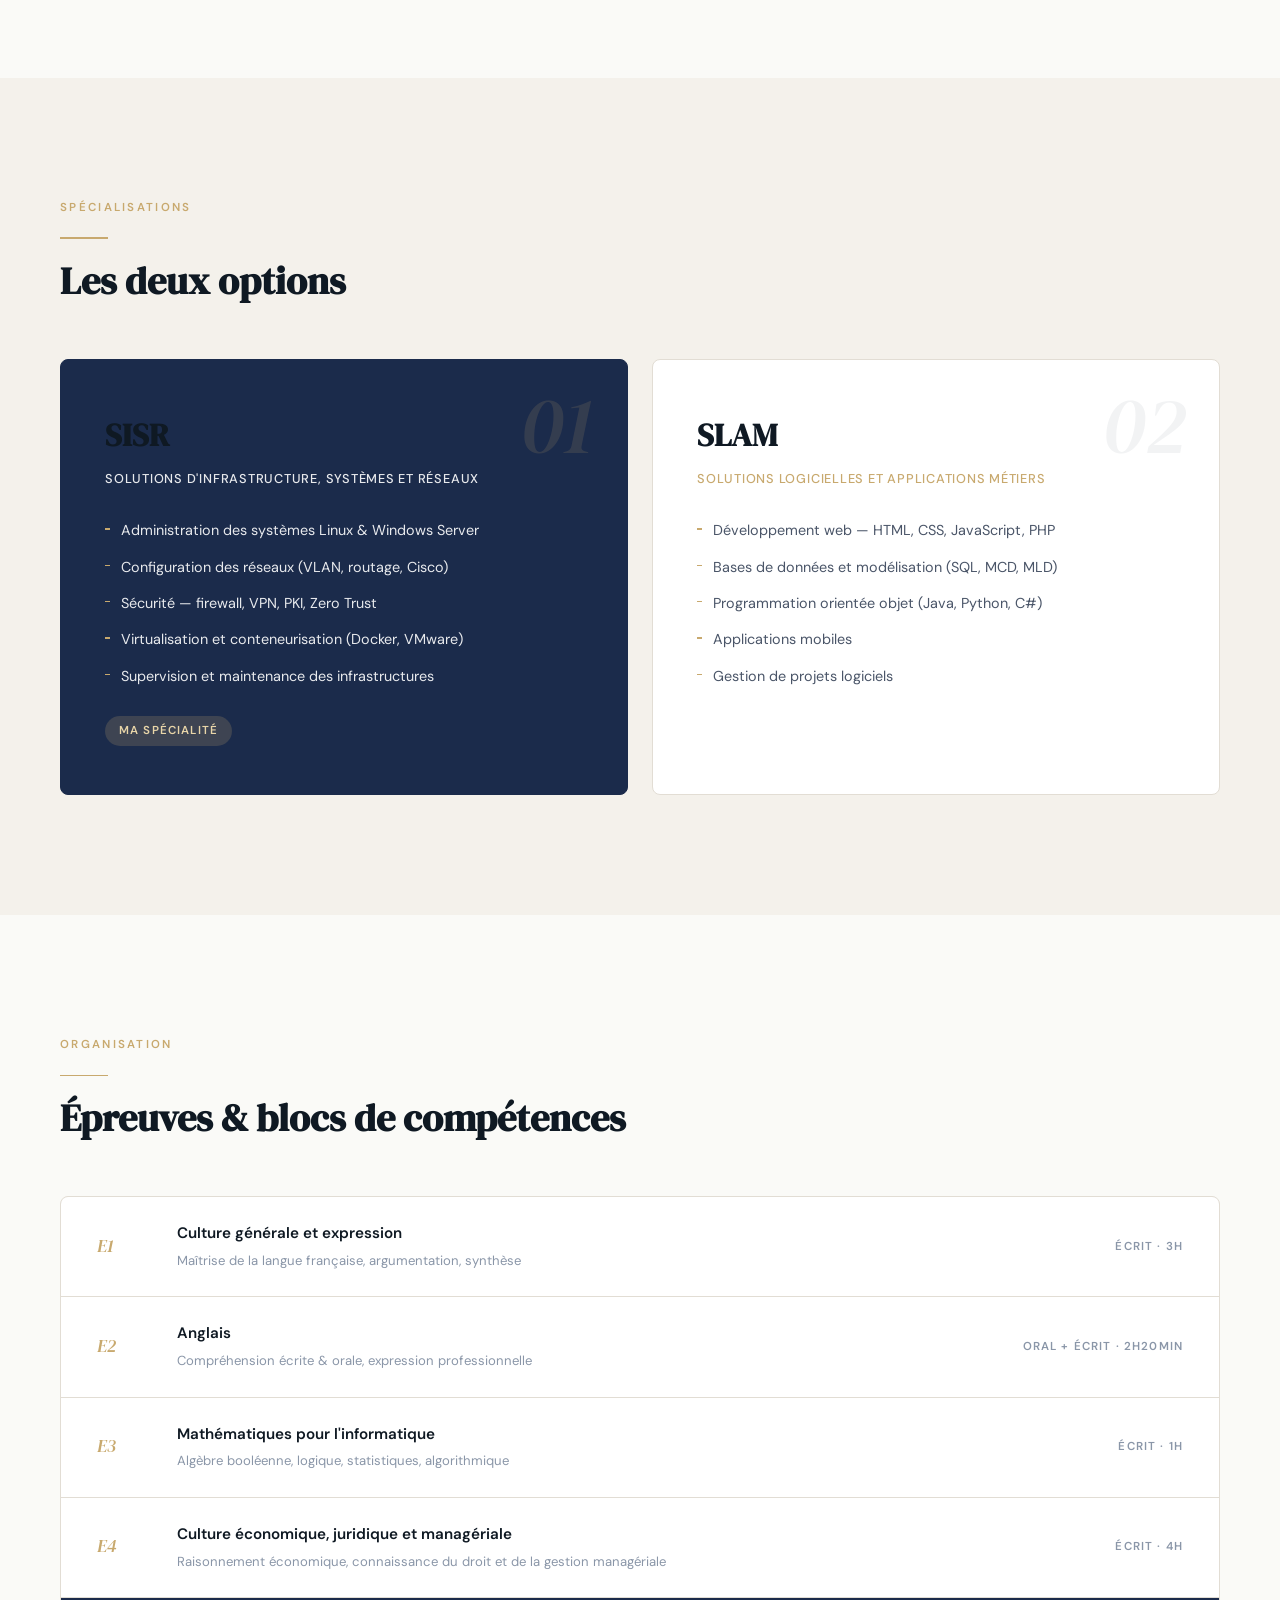
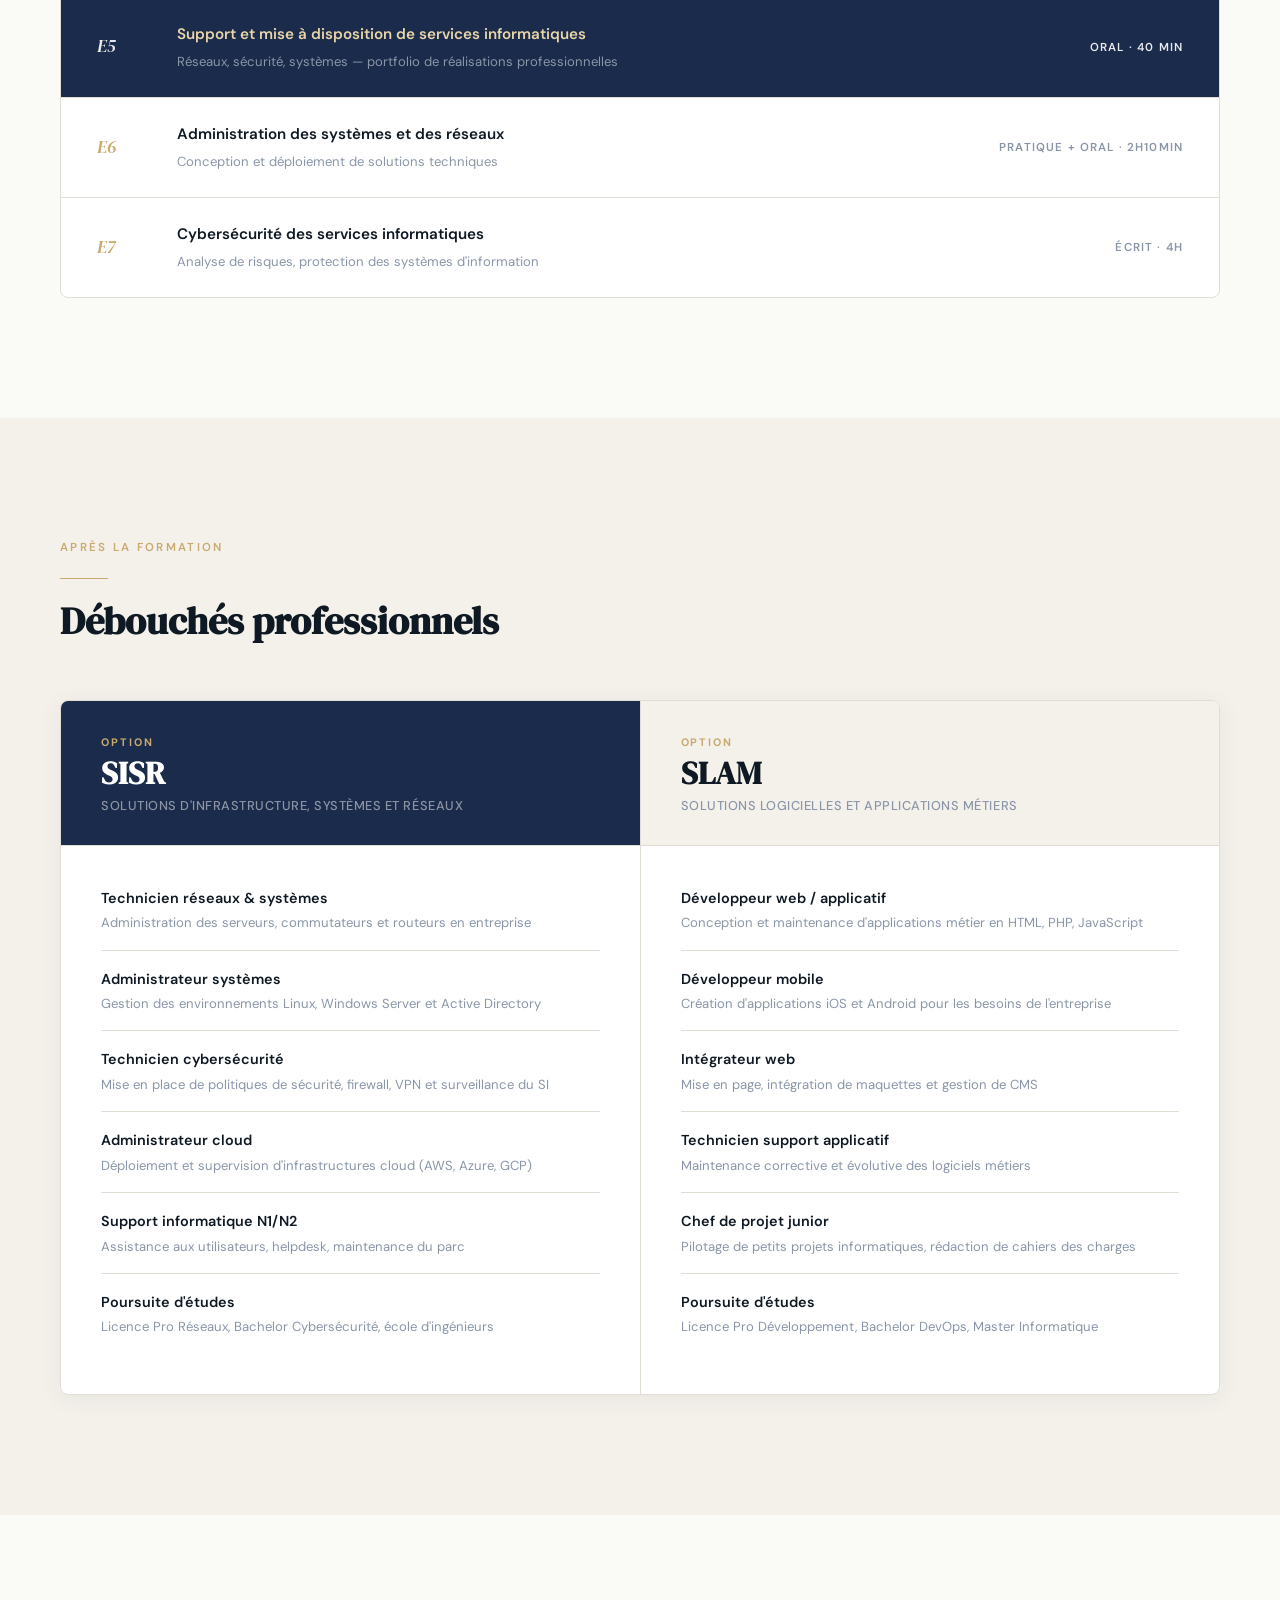
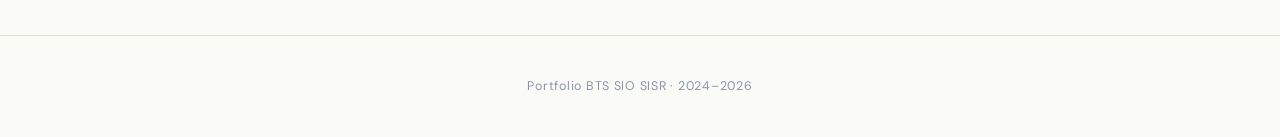
==== commit d6631938: "Ajout projet ACC" ====
--- a/accueil/index.html
+++ b/accueil/index.html
@@ -47,7 +47,7 @@
           <span class="tag tag-soft">SLAM — Développement</span>
         </div>
       </div>
-      <div class="hero-deco" aria-hidden="true">
+      <div class="hero-deco" aria-hidden="true" style="position:relative; z-index:1;">
         <div class="deco-ring"></div>
         <div class="deco-ring deco-ring--2"></div>
         <span class="deco-label">2024–2026</span>
